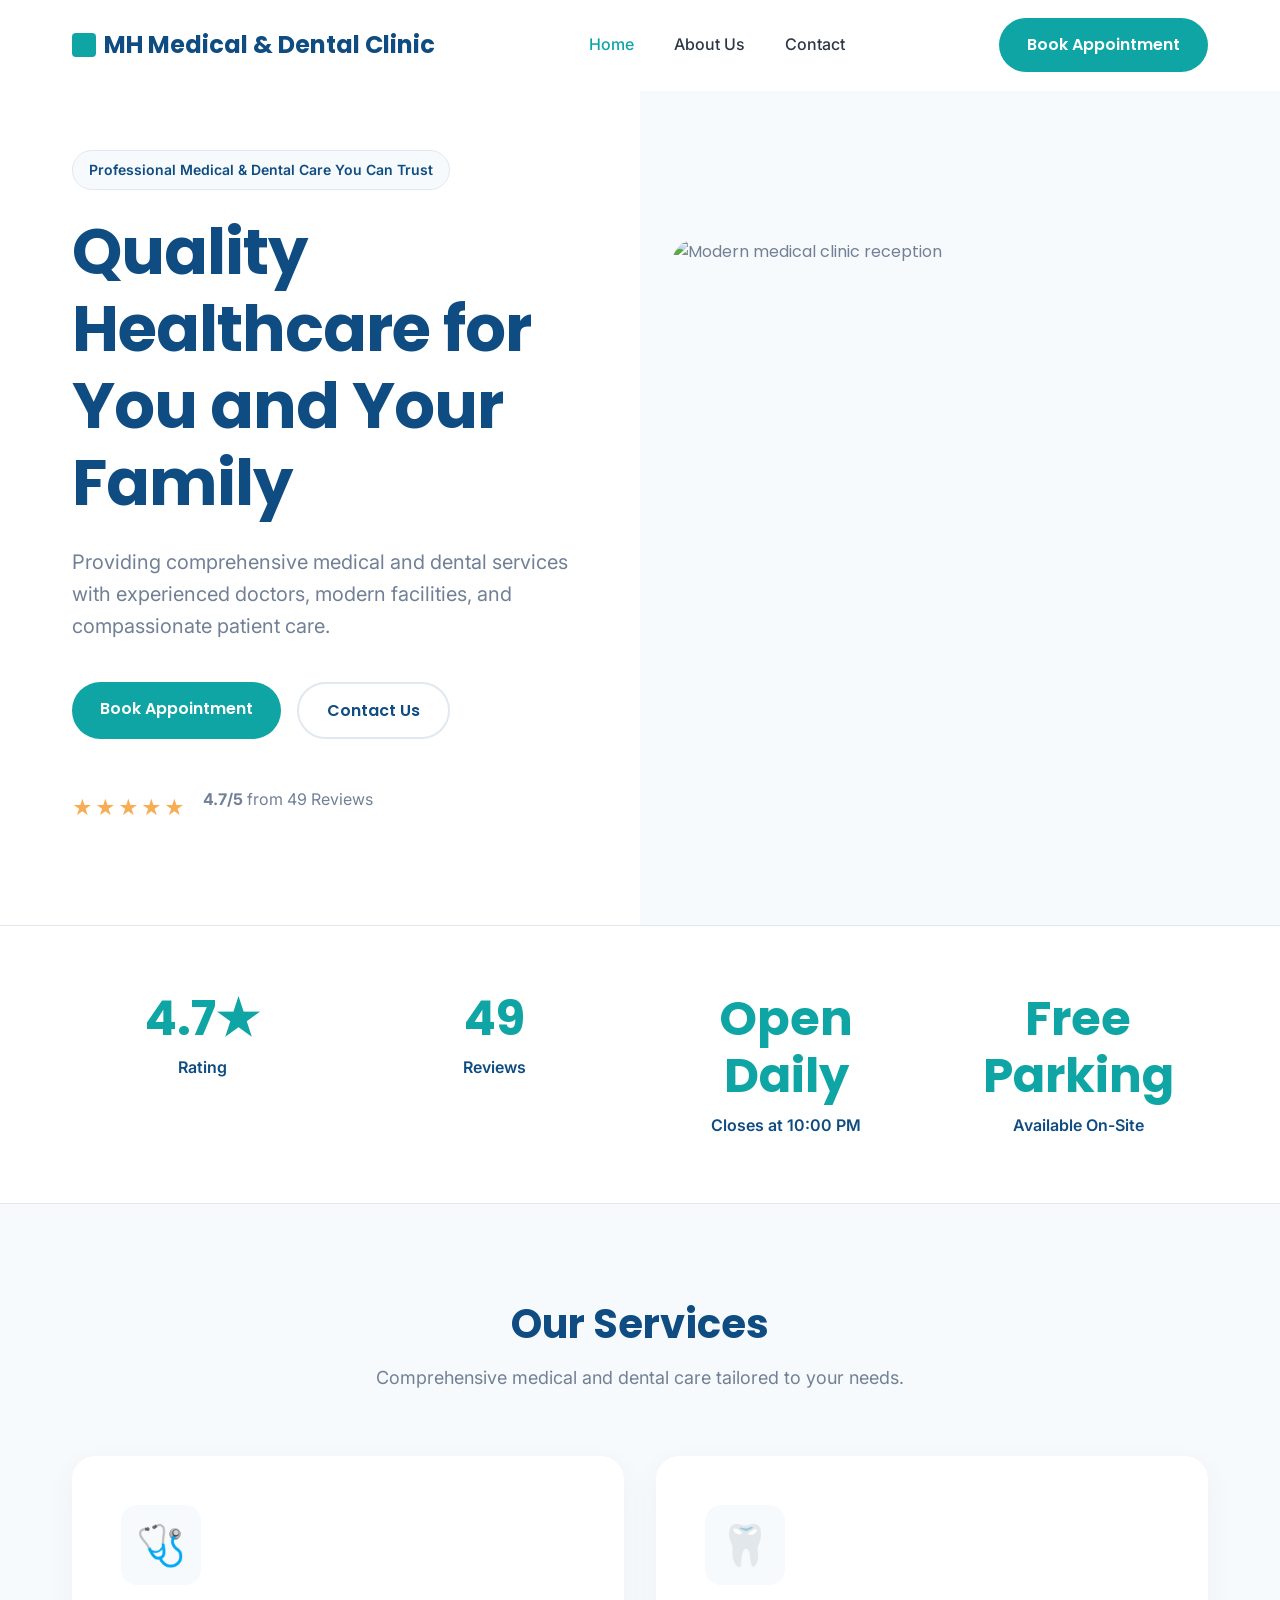
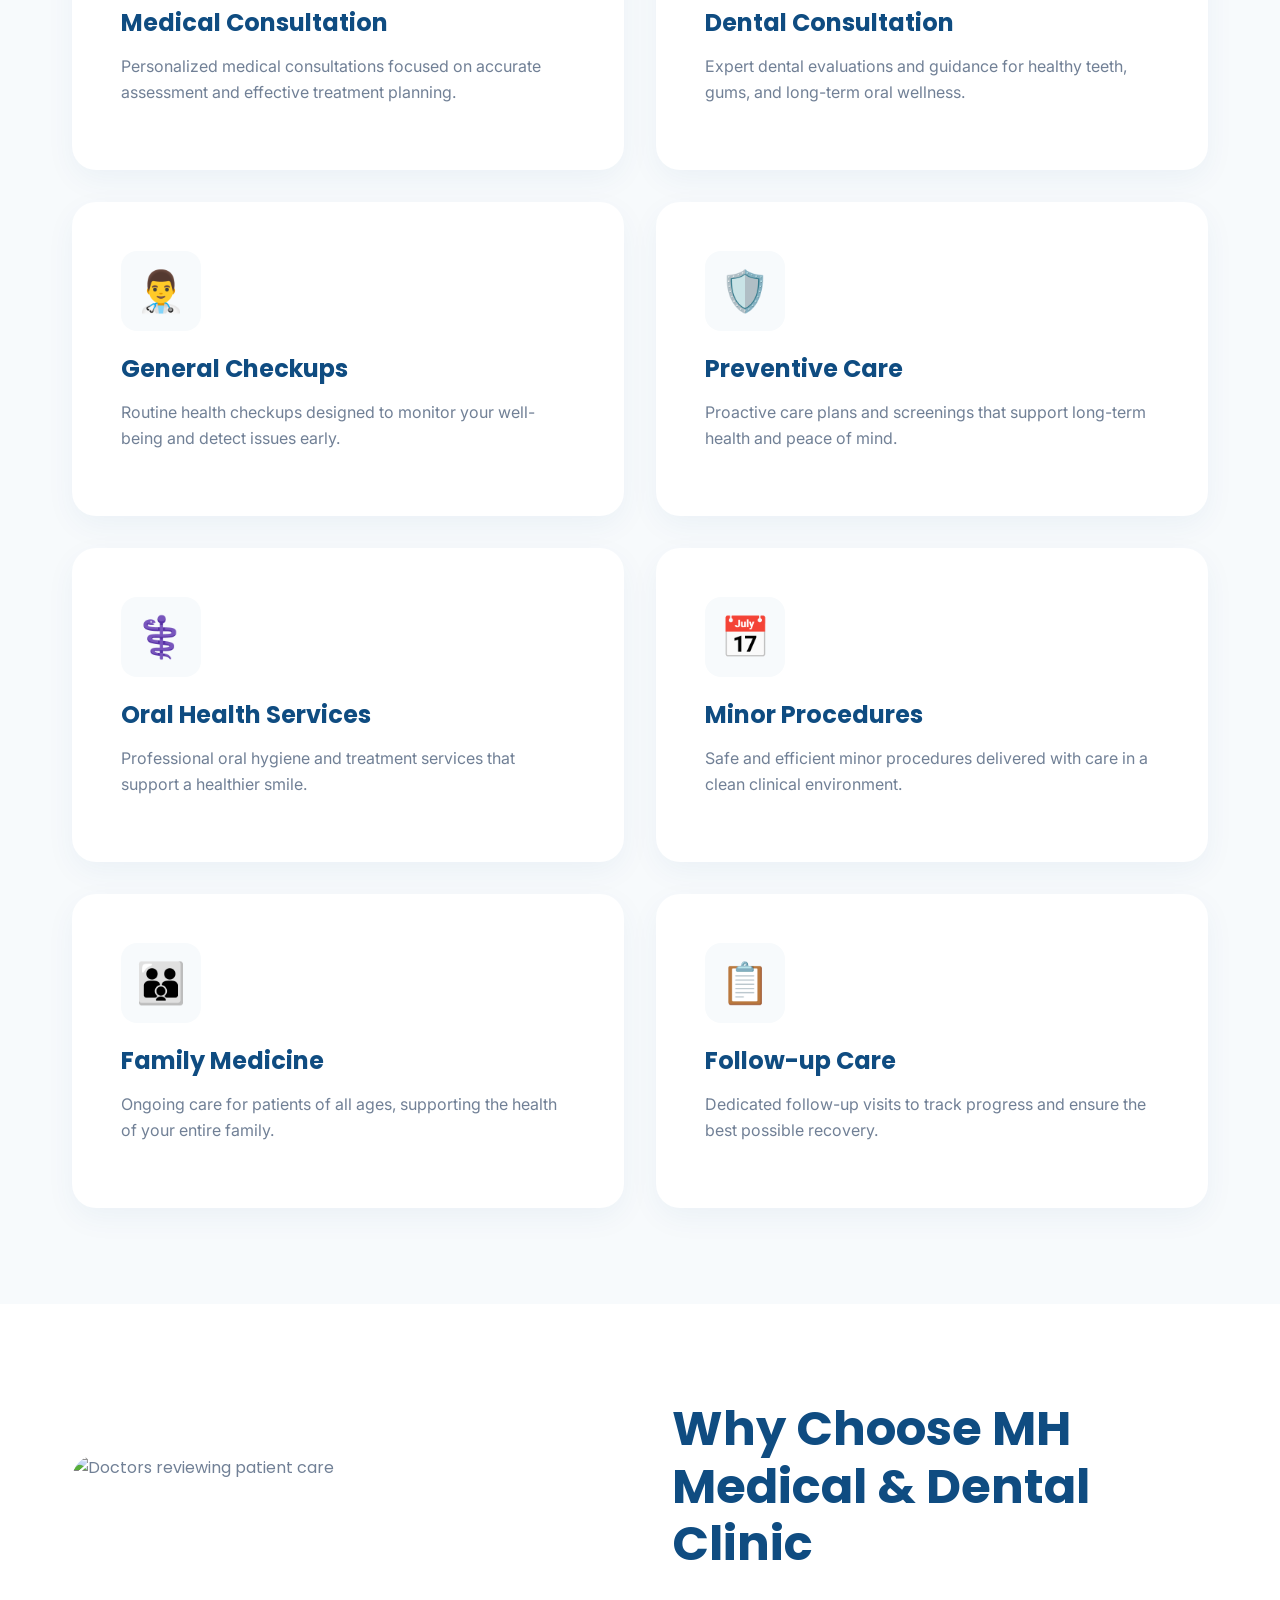
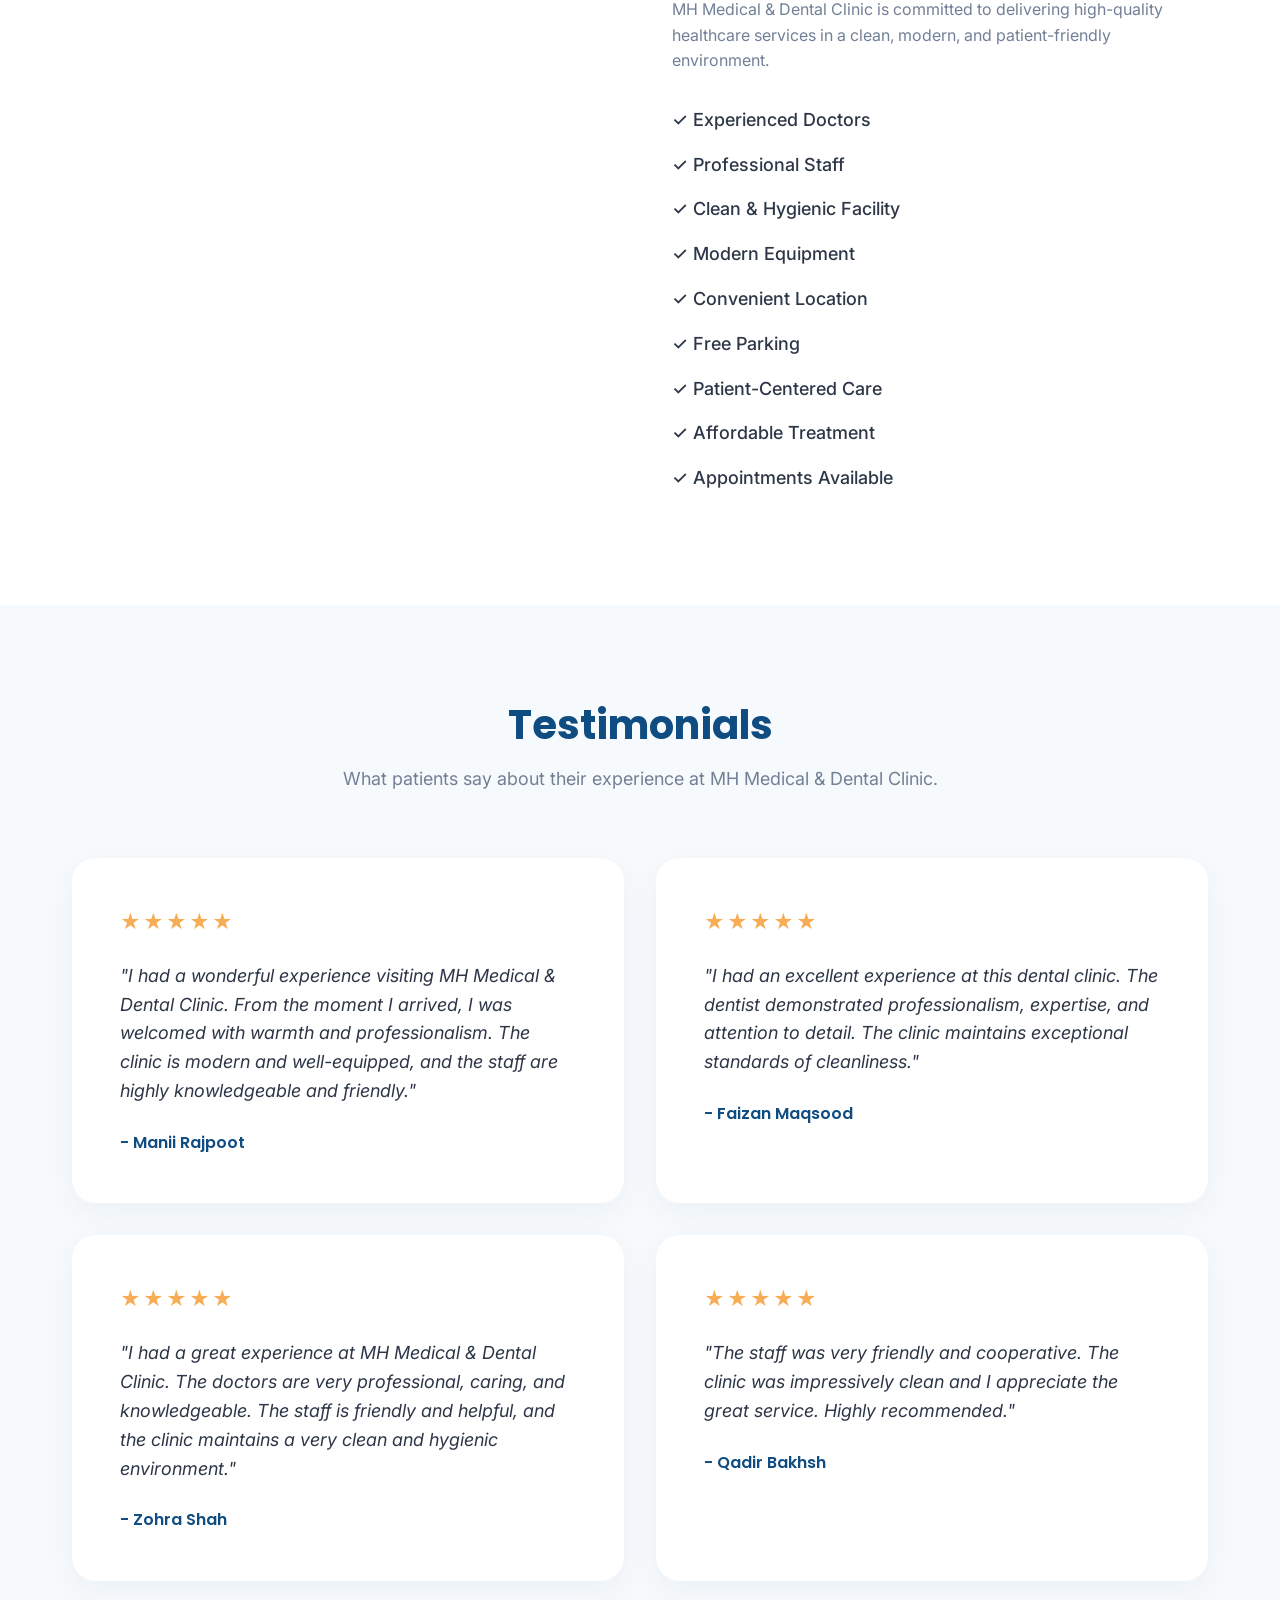
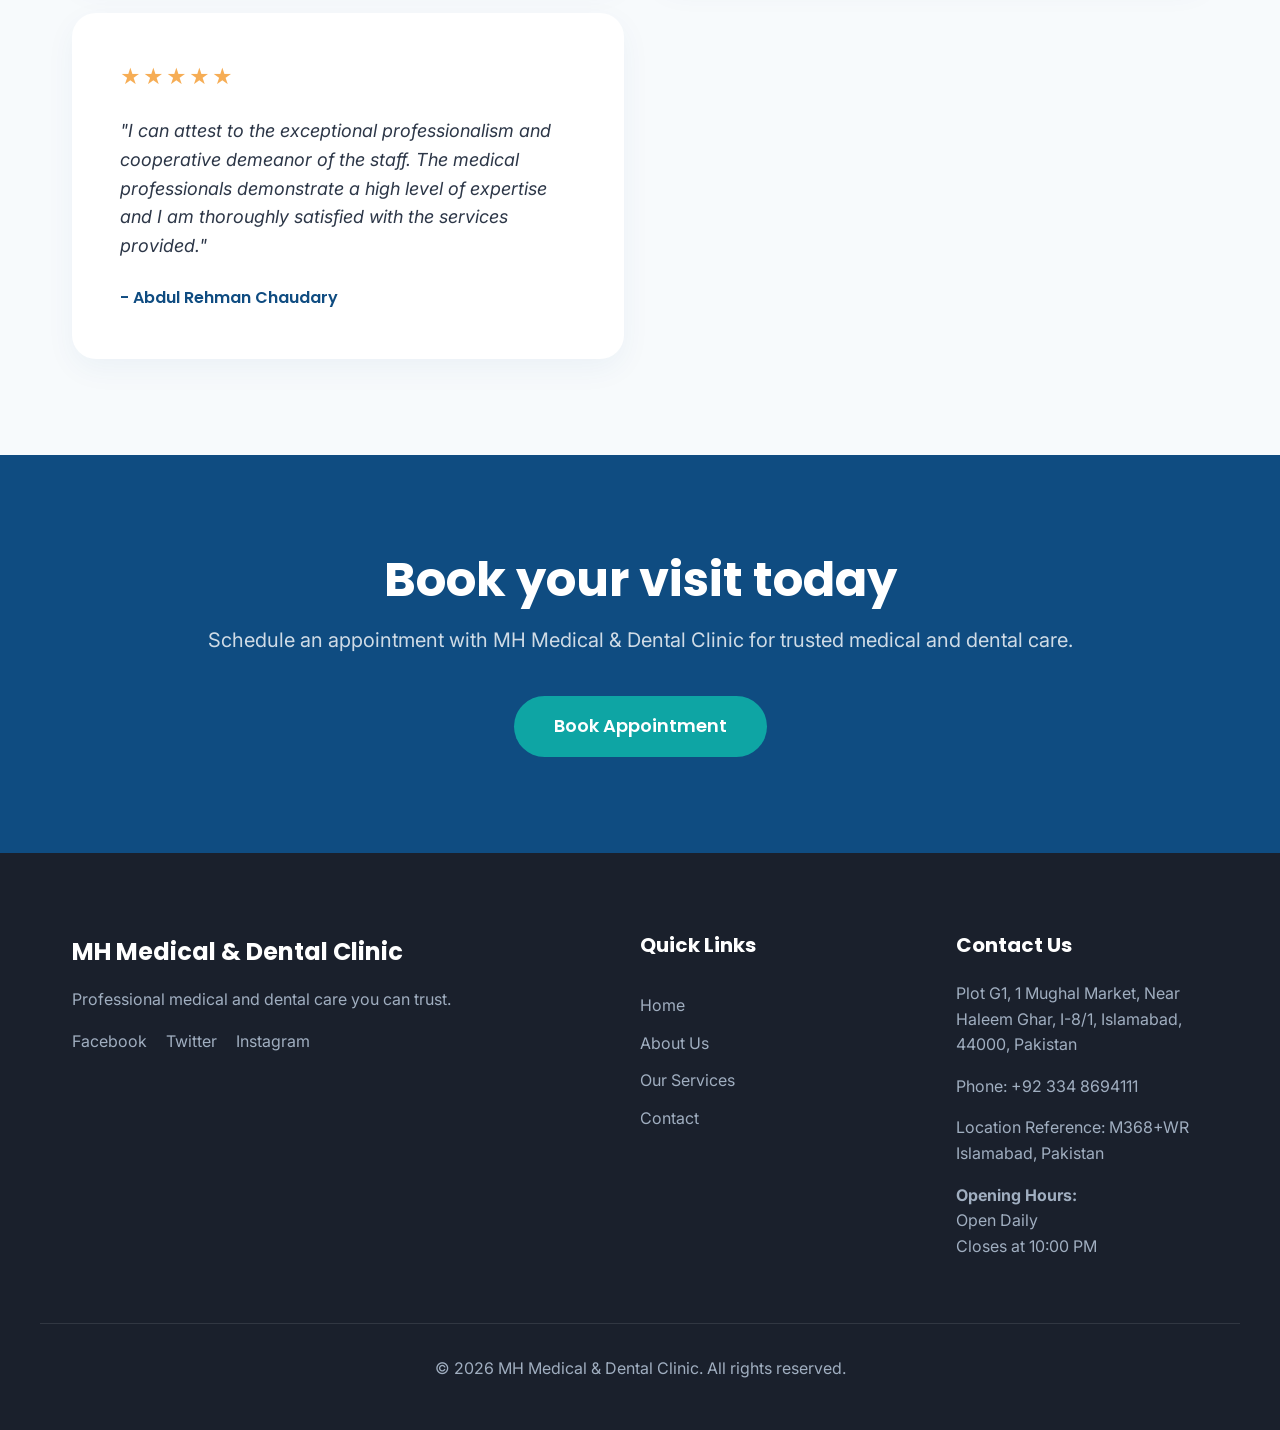
==== index.html @ 712b0a18 "Add files via upload Initial commit for MH Clinic demo" ====
<!doctype html>
<html lang="en">
  <head>
    <meta charset="UTF-8" />
    <meta name="viewport" content="width=device-width, initial-scale=1.0" />
    <title>
      MH Medical & Dental Clinic | Professional Medical & Dental Care You Can
      Trust
    </title>
    <link rel="preconnect" href="https://fonts.googleapis.com" />
    <link rel="preconnect" href="https://fonts.gstatic.com" crossorigin />
    <link
      href="https://fonts.googleapis.com/css2?family=Inter:wght@400;500;600&family=Poppins:wght@500;600;700&display=swap"
      rel="stylesheet"
    />
    <link rel="stylesheet" href="style.css" />
  </head>
  <body>
    <!-- Navigation -->
    <header class="navbar" id="navbar">
      <div class="container nav-container">
        <a href="index.html" class="logo">
          <span class="logo-icon"></span>
          MH Medical & Dental Clinic
        </a>
        <nav class="nav-links">
          <a href="index.html" class="active">Home</a>
          <a href="about.html">About Us</a>
          <a href="contact.html">Contact</a>
        </nav>
        <div class="nav-actions">
          <a href="contact.html" class="btn btn-primary">Book Appointment</a>
        </div>
        <button class="mobile-menu-btn" aria-label="Toggle menu">☰</button>
      </div>
    </header>

    <!-- Hero Section -->
    <section class="hero fade-in-section">
      <div class="container hero-container">
        <div class="hero-content">
          <span class="badge"
            >Professional Medical & Dental Care You Can Trust</span
          >
          <h1 class="hero-title">Quality Healthcare for You and Your Family</h1>
          <p class="hero-subtitle">
            Providing comprehensive medical and dental services with experienced
            doctors, modern facilities, and compassionate patient care.
          </p>
          <div class="hero-buttons">
            <a href="contact.html" class="btn btn-primary">Book Appointment</a>
            <a href="contact.html" class="btn btn-secondary">Contact Us</a>
          </div>
          <div class="hero-trust">
            <div class="stars">★★★★★</div>
            <p><strong>4.7/5</strong> from 49 Reviews</p>
          </div>
        </div>
        <div class="hero-image">
          <div
            class="image-placeholder"
            style="padding: 0; overflow: hidden; background: none"
          >
            <img
              src="https://images.unsplash.com/photo-1586773860418-d37222d8fce3?q=80&w=1200&auto=format&fit=crop"
              alt="Modern medical clinic reception"
              style="
                width: 100%;
                height: 100%;
                object-fit: cover;
                border-radius: inherit;
                display: block;
              "
            />
          </div>
        </div>
      </div>
    </section>

    <!-- Trust Indicators -->
    <section class="stats section-padding fade-in-section">
      <div class="container stats-container">
        <div class="stat-item">
          <h3>4.7★</h3>
          <p>Rating</p>
        </div>
        <div class="stat-item">
          <h3>49</h3>
          <p>Reviews</p>
        </div>
        <div class="stat-item">
          <h3>Open Daily</h3>
          <p>Closes at 10:00 PM</p>
        </div>
        <div class="stat-item">
          <h3>Free Parking</h3>
          <p>Available On-Site</p>
        </div>
      </div>
    </section>

    <!-- Services Section -->
    <section class="services section-padding bg-light fade-in-section">
      <div class="container">
        <div class="section-header">
          <h2>Our Services</h2>
          <p>Comprehensive medical and dental care tailored to your needs.</p>
        </div>
        <div class="services-grid">
          <div class="service-card">
            <div class="service-icon">🩺</div>
            <h3>Medical Consultation</h3>
            <p>
              Personalized medical consultations focused on accurate assessment
              and effective treatment planning.
            </p>
          </div>
          <div class="service-card">
            <div class="service-icon">🦷</div>
            <h3>Dental Consultation</h3>
            <p>
              Expert dental evaluations and guidance for healthy teeth, gums,
              and long-term oral wellness.
            </p>
          </div>
          <div class="service-card">
            <div class="service-icon">👨‍⚕️</div>
            <h3>General Checkups</h3>
            <p>
              Routine health checkups designed to monitor your well-being and
              detect issues early.
            </p>
          </div>
          <div class="service-card">
            <div class="service-icon">🛡️</div>
            <h3>Preventive Care</h3>
            <p>
              Proactive care plans and screenings that support long-term health
              and peace of mind.
            </p>
          </div>
          <div class="service-card">
            <div class="service-icon">⚕️</div>
            <h3>Oral Health Services</h3>
            <p>
              Professional oral hygiene and treatment services that support a
              healthier smile.
            </p>
          </div>
          <div class="service-card">
            <div class="service-icon">📅</div>
            <h3>Minor Procedures</h3>
            <p>
              Safe and efficient minor procedures delivered with care in a clean
              clinical environment.
            </p>
          </div>
          <div class="service-card">
            <div class="service-icon">👪</div>
            <h3>Family Medicine</h3>
            <p>
              Ongoing care for patients of all ages, supporting the health of
              your entire family.
            </p>
          </div>
          <div class="service-card">
            <div class="service-icon">📋</div>
            <h3>Follow-up Care</h3>
            <p>
              Dedicated follow-up visits to track progress and ensure the best
              possible recovery.
            </p>
          </div>
        </div>
      </div>
    </section>

    <!-- Why Choose Us -->
    <section class="why-us section-padding fade-in-section">
      <div class="container why-container">
        <div class="why-image">
          <div
            class="image-placeholder tall"
            style="padding: 0; overflow: hidden; background: none"
          >
            <img
              src="https://images.unsplash.com/photo-1537368910025-700350fe46c7?q=80&w=1000&auto=format&fit=crop"
              alt="Doctors reviewing patient care"
              style="
                width: 100%;
                height: 100%;
                object-fit: cover;
                border-radius: inherit;
                display: block;
              "
            />
          </div>
        </div>
        <div class="why-content">
          <h2>Why Choose MH Medical & Dental Clinic</h2>
          <p>
            MH Medical & Dental Clinic is committed to delivering high-quality
            healthcare services in a clean, modern, and patient-friendly
            environment.
          </p>
          <ul class="benefit-list">
            <li>✓ Experienced Doctors</li>
            <li>✓ Professional Staff</li>
            <li>✓ Clean & Hygienic Facility</li>
            <li>✓ Modern Equipment</li>
            <li>✓ Convenient Location</li>
            <li>✓ Free Parking</li>
            <li>✓ Patient-Centered Care</li>
            <li>✓ Affordable Treatment</li>
            <li>✓ Appointments Available</li>
          </ul>
        </div>
      </div>
    </section>

    <!-- Testimonials -->
    <section class="testimonials section-padding bg-light fade-in-section">
      <div class="container">
        <div class="section-header">
          <h2>Testimonials</h2>
          <p>
            What patients say about their experience at MH Medical & Dental
            Clinic.
          </p>
        </div>
        <div class="testimonial-grid">
          <div class="testimonial-card">
            <div class="stars">★★★★★</div>
            <p>
              "I had a wonderful experience visiting MH Medical & Dental Clinic.
              From the moment I arrived, I was welcomed with warmth and
              professionalism. The clinic is modern and well-equipped, and the
              staff are highly knowledgeable and friendly."
            </p>
            <div class="patient-name">- Manii Rajpoot</div>
          </div>
          <div class="testimonial-card">
            <div class="stars">★★★★★</div>
            <p>
              "I had an excellent experience at this dental clinic. The dentist
              demonstrated professionalism, expertise, and attention to detail.
              The clinic maintains exceptional standards of cleanliness."
            </p>
            <div class="patient-name">- Faizan Maqsood</div>
          </div>
          <div class="testimonial-card">
            <div class="stars">★★★★★</div>
            <p>
              "I had a great experience at MH Medical & Dental Clinic. The
              doctors are very professional, caring, and knowledgeable. The
              staff is friendly and helpful, and the clinic maintains a very
              clean and hygienic environment."
            </p>
            <div class="patient-name">- Zohra Shah</div>
          </div>
          <div class="testimonial-card">
            <div class="stars">★★★★★</div>
            <p>
              "The staff was very friendly and cooperative. The clinic was
              impressively clean and I appreciate the great service. Highly
              recommended."
            </p>
            <div class="patient-name">- Qadir Bakhsh</div>
          </div>
          <div class="testimonial-card">
            <div class="stars">★★★★★</div>
            <p>
              "I can attest to the exceptional professionalism and cooperative
              demeanor of the staff. The medical professionals demonstrate a
              high level of expertise and I am thoroughly satisfied with the
              services provided."
            </p>
            <div class="patient-name">- Abdul Rehman Chaudary</div>
          </div>
        </div>
      </div>
    </section>

    <!-- CTA Banner -->
    <section class="cta-banner section-padding fade-in-section">
      <div class="container cta-container">
        <h2>Book your visit today</h2>
        <p>
          Schedule an appointment with MH Medical & Dental Clinic for trusted
          medical and dental care.
        </p>
        <a href="contact.html" class="btn btn-primary btn-large"
          >Book Appointment</a
        >
      </div>
    </section>

    <!-- Footer -->
    <footer class="footer">
      <div class="container footer-grid">
        <div class="footer-brand">
          <a href="index.html" class="logo footer-logo"
            >MH Medical & Dental Clinic</a
          >
          <p>Professional medical and dental care you can trust.</p>
          <div style="margin-top: 1rem">
            <a href="#" style="color: #a0aec0; margin-right: 15px">Facebook</a>
            <a href="#" style="color: #a0aec0; margin-right: 15px">Twitter</a>
            <a href="#" style="color: #a0aec0">Instagram</a>
          </div>
        </div>
        <div class="footer-links">
          <h4>Quick Links</h4>
          <a href="index.html">Home</a>
          <a href="about.html">About Us</a>
          <a href="#services">Our Services</a>
          <a href="contact.html">Contact</a>
        </div>
        <div class="footer-contact">
          <h4>Contact Us</h4>
          <p>
            Plot G1, 1 Mughal Market, Near Haleem Ghar, I-8/1, Islamabad, 44000,
            Pakistan
          </p>
          <p>Phone: +92 334 8694111</p>
          <p>Location Reference: M368+WR Islamabad, Pakistan</p>
          <p style="margin-top: 0.5rem">
            <strong>Opening Hours:</strong><br />Open Daily<br />Closes at 10:00
            PM
          </p>
        </div>
      </div>
      <div class="container footer-bottom">
        <p>&copy; 2026 MH Medical & Dental Clinic. All rights reserved.</p>
      </div>
    </footer>

    <script src="script.js"></script>
  </body>
</html>
---- style.css ----
/* ==========================================================================
   CSS Variables (Design System)
   ========================================================================== */
:root {
  /* Colors */
  --clr-primary: #0f4c81; /* Medical Blue */
  --clr-primary-light: #1866a8;
  --clr-accent: #0ea5a4; /* Teal */
  --clr-accent-hover: #0c8e8d;
  --clr-bg: #f7fafc; /* Light Gray */
  --clr-surface: #ffffff; /* White */
  --clr-text-main: #2d3748; /* Charcoal */
  --clr-text-muted: #718096;
  --clr-border: #e2e8f0;

  /* Typography */
  --font-heading: "Poppins", sans-serif;
  --font-body: "Inter", sans-serif;

  /* Spacing & Layout */
  --container-max: 1200px;
  --container-padding: 0 2rem;
  --section-spacing: 6rem;

  /* Visuals */
  --radius-sm: 8px;
  --radius-md: 16px;
  --radius-lg: 24px;
  --shadow-soft: 0 10px 30px rgba(15, 76, 129, 0.05);
  --shadow-hover: 0 20px 40px rgba(15, 76, 129, 0.1);
  --transition: all 0.3s cubic-bezier(0.25, 0.8, 0.25, 1);
}

/* ==========================================================================
   Reset & Global Styles
   ========================================================================== */
* {
  margin: 0;
  padding: 0;
  box-sizing: border-box;
}

html {
  scroll-behavior: smooth;
}

body {
  font-family: var(--font-body);
  color: var(--clr-text-main);
  background-color: var(--clr-surface);
  line-height: 1.6;
  -webkit-font-smoothing: antialiased;
}

h1,
h2,
h3,
h4,
h5,
h6 {
  font-family: var(--font-heading);
  color: var(--clr-primary);
  line-height: 1.2;
}

p {
  color: var(--clr-text-muted);
  margin-bottom: 1rem;
}

a {
  text-decoration: none;
  color: var(--clr-primary);
  transition: var(--transition);
}

.container {
  max-width: var(--container-max);
  margin: 0 auto;
  padding: var(--container-padding);
}

.section-padding {
  padding: var(--section-spacing) 0;
}

.bg-light {
  background-color: var(--clr-bg);
}

.section-header {
  text-align: center;
  max-width: 700px;
  margin: 0 auto 4rem auto;
}

.section-header h2 {
  font-size: 2.5rem;
  margin-bottom: 1rem;
}

.section-header p {
  font-size: 1.125rem;
}

/* ==========================================================================
   Components: Buttons & Forms
   ========================================================================== */
.btn {
  display: inline-block;
  padding: 0.875rem 1.75rem;
  border-radius: 50px;
  font-family: var(--font-heading);
  font-weight: 600;
  font-size: 1rem;
  text-align: center;
  cursor: pointer;
  border: none;
  transition: var(--transition);
}

.btn-primary {
  background-color: var(--clr-accent);
  color: var(--clr-surface);
}

.btn-primary:hover {
  background-color: var(--clr-accent-hover);
  transform: translateY(-2px);
  box-shadow: 0 4px 12px rgba(14, 165, 164, 0.3);
  color: var(--clr-surface);
}

.btn-secondary {
  background-color: transparent;
  color: var(--clr-primary);
  border: 2px solid var(--clr-border);
}

.btn-secondary:hover {
  border-color: var(--clr-primary);
  background-color: var(--clr-bg);
}

.btn-large {
  padding: 1rem 2.5rem;
  font-size: 1.125rem;
}

.btn-full {
  width: 100%;
}

/* ==========================================================================
   Navigation
   ========================================================================== */
.navbar {
  position: fixed;
  top: 0;
  left: 0;
  width: 100%;
  background-color: var(--clr-surface);
  z-index: 1000;
  transition: var(--transition);
  border-bottom: 1px solid transparent;
}

.navbar.scrolled {
  box-shadow: 0 4px 20px rgba(0, 0, 0, 0.05);
  border-bottom: 1px solid var(--clr-border);
  padding: 0.5rem 0;
}

.nav-container {
  display: flex;
  justify-content: space-between;
  align-items: center;
  height: 90px;
}

.logo {
  font-family: var(--font-heading);
  font-size: 1.5rem;
  font-weight: 700;
  color: var(--clr-primary);
  display: flex;
  align-items: center;
  gap: 0.5rem;
}

.logo-icon {
  width: 24px;
  height: 24px;
  background-color: var(--clr-accent);
  border-radius: 4px;
}

.nav-links {
  display: flex;
  gap: 2.5rem;
}

.nav-links a {
  font-weight: 500;
  color: var(--clr-text-main);
}

.nav-links a:hover,
.nav-links a.active {
  color: var(--clr-accent);
}

.mobile-menu-btn {
  display: none;
  background: none;
  border: none;
  font-size: 1.5rem;
  color: var(--clr-primary);
  cursor: pointer;
}

/* ==========================================================================
   Hero Section
   ========================================================================== */
.hero {
  padding-top: 150px;
  padding-bottom: 6rem;
  background: linear-gradient(
    to right,
    var(--clr-surface) 50%,
    var(--clr-bg) 50%
  );
}

.hero-container {
  display: grid;
  grid-template-columns: 1fr 1fr;
  gap: 4rem;
  align-items: center;
}

.badge {
  display: inline-block;
  padding: 0.5rem 1rem;
  background-color: var(--clr-bg);
  color: var(--clr-primary);
  border-radius: 50px;
  font-weight: 600;
  font-size: 0.875rem;
  margin-bottom: 1.5rem;
  border: 1px solid var(--clr-border);
}

.hero-title {
  font-size: 4rem;
  margin-bottom: 1.5rem;
  letter-spacing: -1px;
}

.hero-subtitle {
  font-size: 1.25rem;
  margin-bottom: 2.5rem;
  max-width: 500px;
}

.hero-buttons {
  display: flex;
  gap: 1rem;
  margin-bottom: 3rem;
}

.hero-trust {
  display: flex;
  align-items: center;
  gap: 1rem;
}

.stars {
  color: #f6ad55;
  font-size: 1.25rem;
  letter-spacing: 2px;
}

.image-placeholder {
  width: 100%;
  height: 500px;
  background-color: var(--clr-border);
  border-radius: var(--radius-lg);
  display: flex;
  align-items: center;
  justify-content: center;
  color: var(--clr-text-muted);
  font-family: var(--font-heading);
}

.image-placeholder.tall {
  height: 600px;
}
.image-placeholder.small {
  height: 300px;
}

/* ==========================================================================
   Stats / Trust Indicators
   ========================================================================== */
.stats {
  border-top: 1px solid var(--clr-border);
  border-bottom: 1px solid var(--clr-border);
  padding: 4rem 0;
}

.stats-container {
  display: grid;
  grid-template-columns: repeat(4, 1fr);
  text-align: center;
  gap: 2rem;
}

.stat-item h3 {
  font-size: 3rem;
  color: var(--clr-accent);
  margin-bottom: 0.5rem;
}

.stat-item p {
  font-weight: 600;
  color: var(--clr-primary);
  margin: 0;
}

/* ==========================================================================
   Services Section (Cards)
   ========================================================================== */
.services-grid {
  display: grid;
  grid-template-columns: repeat(2, 1fr);
  gap: 2rem;
}

.service-card {
  background-color: var(--clr-surface);
  padding: 3rem;
  border-radius: var(--radius-lg);
  box-shadow: var(--shadow-soft);
  transition: var(--transition);
  border: 1px solid transparent;
}

.service-card:hover {
  transform: translateY(-5px);
  box-shadow: var(--shadow-hover);
  border-color: var(--clr-accent);
}

.service-icon {
  font-size: 2.5rem;
  margin-bottom: 1.5rem;
  background-color: var(--clr-bg);
  width: 80px;
  height: 80px;
  display: flex;
  align-items: center;
  justify-content: center;
  border-radius: var(--radius-md);
}

.service-card h3 {
  font-size: 1.5rem;
  margin-bottom: 1rem;
}

/* ==========================================================================
   Why Choose Us
   ========================================================================== */
.why-container {
  display: grid;
  grid-template-columns: 1fr 1fr;
  gap: 4rem;
  align-items: center;
}

.why-content h2 {
  font-size: 3rem;
  margin-bottom: 1.5rem;
}

.benefit-list {
  list-style: none;
  margin-top: 2rem;
}

.benefit-list li {
  font-size: 1.125rem;
  color: var(--clr-text-main);
  margin-bottom: 1rem;
  display: flex;
  align-items: center;
  font-weight: 500;
}

/* ==========================================================================
   Testimonials
   ========================================================================== */
.testimonial-grid {
  display: grid;
  grid-template-columns: repeat(2, 1fr);
  gap: 2rem;
}

.testimonial-card {
  background-color: var(--clr-surface);
  padding: 3rem;
  border-radius: var(--radius-lg);
  box-shadow: var(--shadow-soft);
}

.testimonial-card p {
  font-size: 1.125rem;
  color: var(--clr-text-main);
  font-style: italic;
  margin: 1.5rem 0;
}

.patient-name {
  font-weight: 600;
  color: var(--clr-primary);
  font-family: var(--font-heading);
}

/* ==========================================================================
   CTA Banner
   ========================================================================== */
.cta-banner {
  background-color: var(--clr-primary);
  text-align: center;
}

.cta-container h2 {
  color: var(--clr-surface);
  font-size: 3rem;
  margin-bottom: 1rem;
}

.cta-container p {
  color: rgba(255, 255, 255, 0.8);
  font-size: 1.25rem;
  margin-bottom: 2.5rem;
}

/* ==========================================================================
   Inner Pages (About & Contact)
   ========================================================================== */
.page-header {
  padding-top: 150px;
  padding-bottom: 4rem;
  text-align: center;
}

.page-header h1 {
  font-size: 3.5rem;
  margin-bottom: 1rem;
}

.page-header p {
  font-size: 1.25rem;
  max-width: 600px;
  margin: 0 auto;
}

/* About Us Layouts */
.mission-container {
  display: grid;
  grid-template-columns: 1fr 1fr;
  gap: 4rem;
}

.mission-content h2 {
  font-size: 2.5rem;
  margin-bottom: 1.5rem;
}

.mission-values {
  display: grid;
  gap: 1.5rem;
}

.value-card {
  padding: 1.5rem;
  background-color: var(--clr-bg);
  border-radius: var(--radius-md);
  border-left: 4px solid var(--clr-accent);
}

.facilities-grid,
.team-grid {
  display: grid;
  grid-template-columns: repeat(3, 1fr);
  gap: 2rem;
}

.team-card {
  background-color: var(--clr-surface);
  border-radius: var(--radius-lg);
  overflow: hidden;
  box-shadow: var(--shadow-soft);
}

.team-image-placeholder {
  height: 300px;
  background-color: var(--clr-border);
  display: flex;
  align-items: center;
  justify-content: center;
  color: var(--clr-text-muted);
}

.team-info {
  padding: 2rem;
  text-align: center;
}
.team-info h3 {
  margin-bottom: 0.25rem;
}
.team-title {
  color: var(--clr-accent);
  font-weight: 600;
  margin-bottom: 1rem;
}

/* Contact Layouts */
.contact-info-grid {
  display: grid;
  grid-template-columns: repeat(3, 1fr);
  gap: 2rem;
  margin-bottom: 4rem;
}

.contact-card {
  text-align: center;
  padding: 3rem 2rem;
  background-color: var(--clr-bg);
  border-radius: var(--radius-lg);
}

.contact-icon {
  font-size: 2.5rem;
  margin-bottom: 1rem;
}

.contact-link {
  font-weight: 600;
  color: var(--clr-accent);
  font-family: var(--font-heading);
}

.contact-form-wrapper {
  display: grid;
  grid-template-columns: 1fr 1fr;
  gap: 4rem;
  background-color: var(--clr-surface);
  border-radius: var(--radius-lg);
  box-shadow: var(--shadow-soft);
  overflow: hidden;
}

.contact-form-content {
  padding: 4rem;
}
.contact-form-content h2 {
  margin-bottom: 1rem;
}
.contact-form-content p {
  margin-bottom: 2rem;
}

.form-group {
  margin-bottom: 1.5rem;
}
.form-group label {
  display: block;
  font-weight: 600;
  margin-bottom: 0.5rem;
  color: var(--clr-primary);
}

.form-group input,
.form-group select,
.form-group textarea {
  width: 100%;
  padding: 1rem;
  border: 1px solid var(--clr-border);
  border-radius: var(--radius-sm);
  font-family: var(--font-body);
  font-size: 1rem;
  background-color: var(--clr-bg);
  transition: var(--transition);
}

.form-group input:focus,
.form-group select:focus,
.form-group textarea:focus {
  outline: none;
  border-color: var(--clr-accent);
  background-color: var(--clr-surface);
}

.map-placeholder {
  height: 100%;
  min-height: 400px;
  background-color: var(--clr-border);
  display: flex;
  align-items: center;
  justify-content: center;
  color: var(--clr-text-muted);
}

/* ==========================================================================
   Footer
   ========================================================================== */
.footer {
  background-color: #1a202c;
  color: var(--clr-surface);
  padding-top: 5rem;
}

.footer-grid {
  display: grid;
  grid-template-columns: 2fr 1fr 1fr;
  gap: 4rem;
  margin-bottom: 3rem;
}

.footer-logo {
  color: var(--clr-surface);
  margin-bottom: 1rem;
}
.footer p {
  color: #a0aec0;
}
.footer h4 {
  color: var(--clr-surface);
  margin-bottom: 1.5rem;
  font-size: 1.25rem;
}

.footer-links {
  display: flex;
  flex-direction: column;
  gap: 0.75rem;
}
.footer-links a {
  color: #a0aec0;
}
.footer-links a:hover {
  color: var(--clr-accent);
}

.footer-bottom {
  border-top: 1px solid rgba(255, 255, 255, 0.1);
  padding: 2rem 2rem;
  text-align: center;
}

/* ==========================================================================
   Animations & JS Classes
   ========================================================================== */
.fade-in-section {
  opacity: 0;
  transform: translateY(30px);
  transition:
    opacity 0.8s ease-out,
    transform 0.8s ease-out;
  will-change: opacity, visibility;
}

.fade-in-section.is-visible {
  opacity: 1;
  transform: none;
}

/* ==========================================================================
   Responsive Design
   ========================================================================== */
@media (max-width: 992px) {
  .hero-container,
  .why-container,
  .mission-container,
  .contact-form-wrapper {
    grid-template-columns: 1fr;
  }

  .hero {
    background: var(--clr-bg);
    text-align: center;
  }
  .hero-buttons {
    justify-content: center;
  }
  .hero-trust {
    justify-content: center;
  }

  .stats-container,
  .facilities-grid,
  .team-grid,
  .contact-info-grid {
    grid-template-columns: repeat(2, 1fr);
  }

  .footer-grid {
    grid-template-columns: 1fr 1fr;
  }
}

@media (max-width: 768px) {
  .nav-links,
  .nav-actions {
    display: none;
  }
  .mobile-menu-btn {
    display: block;
  }

  .hero-title {
    font-size: 3rem;
  }

  .stats-container,
  .services-grid,
  .testimonial-grid,
  .facilities-grid,
  .team-grid,
  .contact-info-grid,
  .footer-grid {
    grid-template-columns: 1fr;
  }

  .contact-form-content {
    padding: 2rem;
  }
}
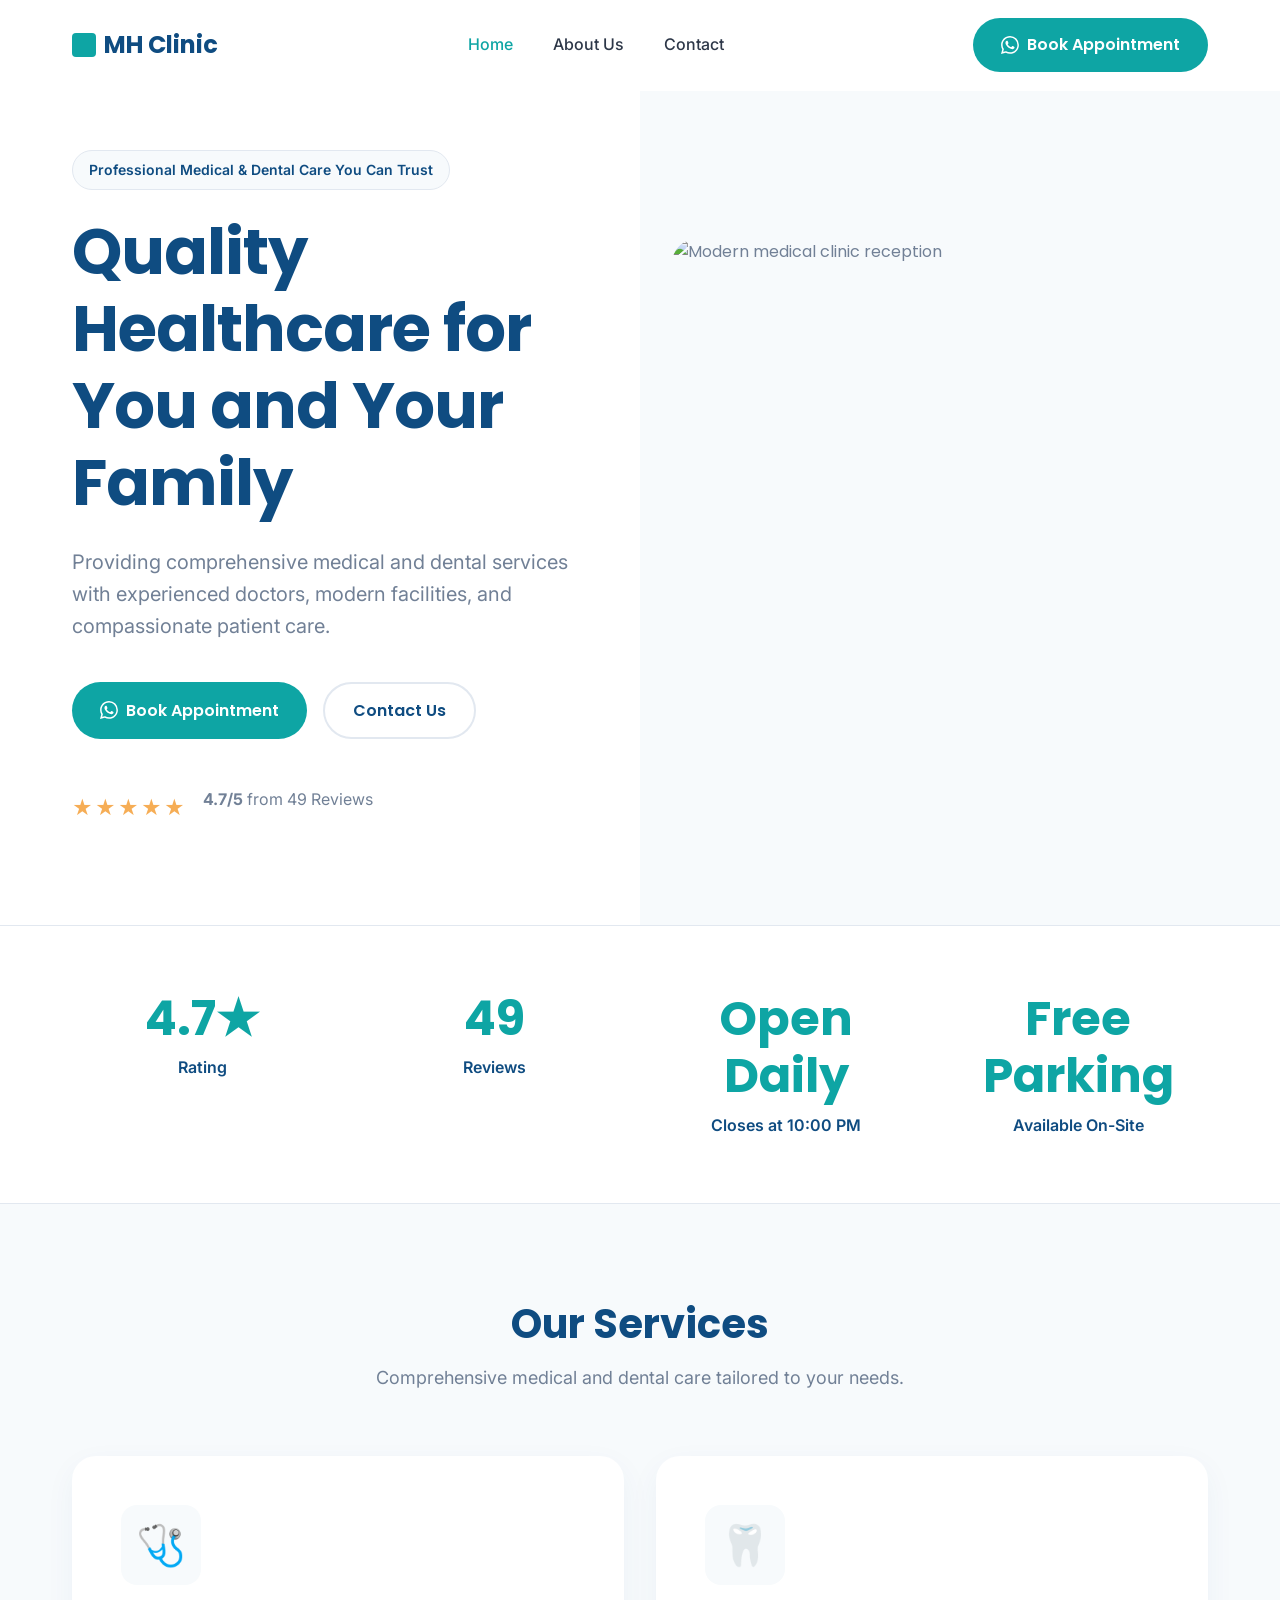
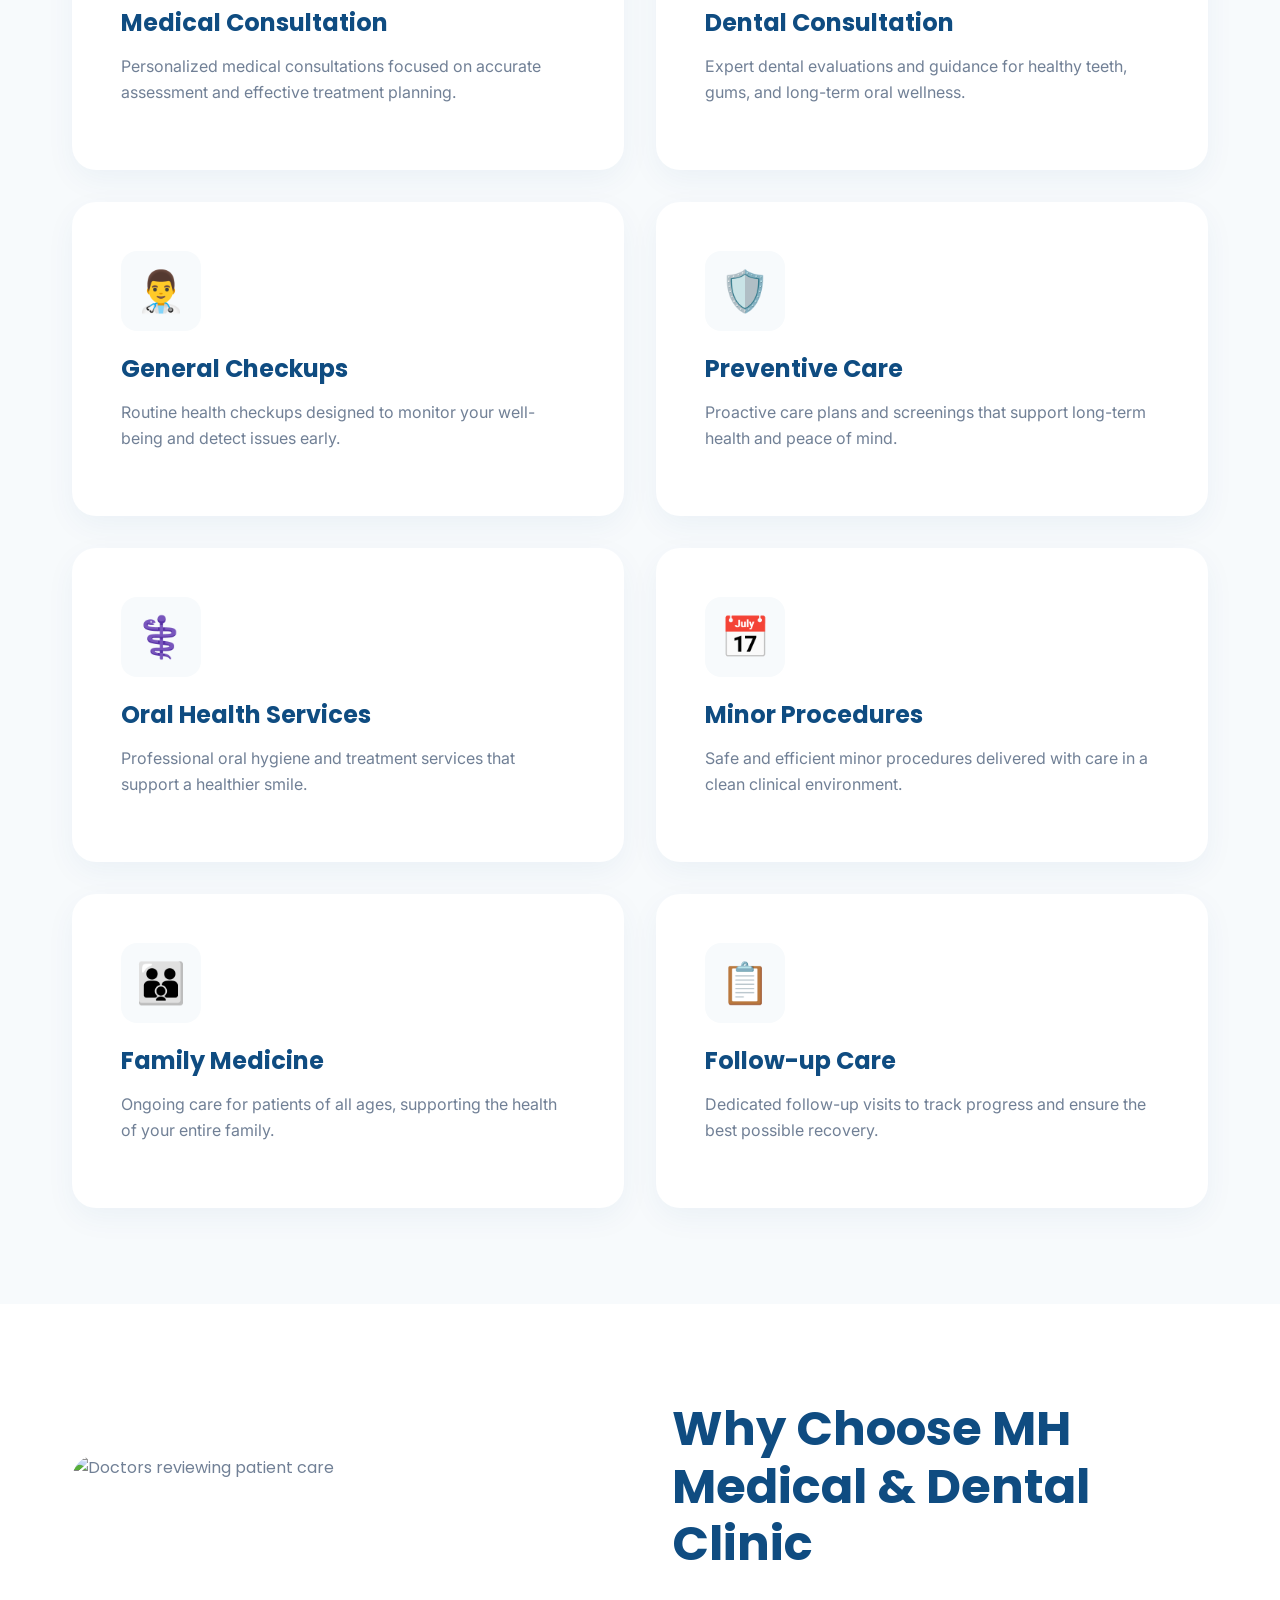
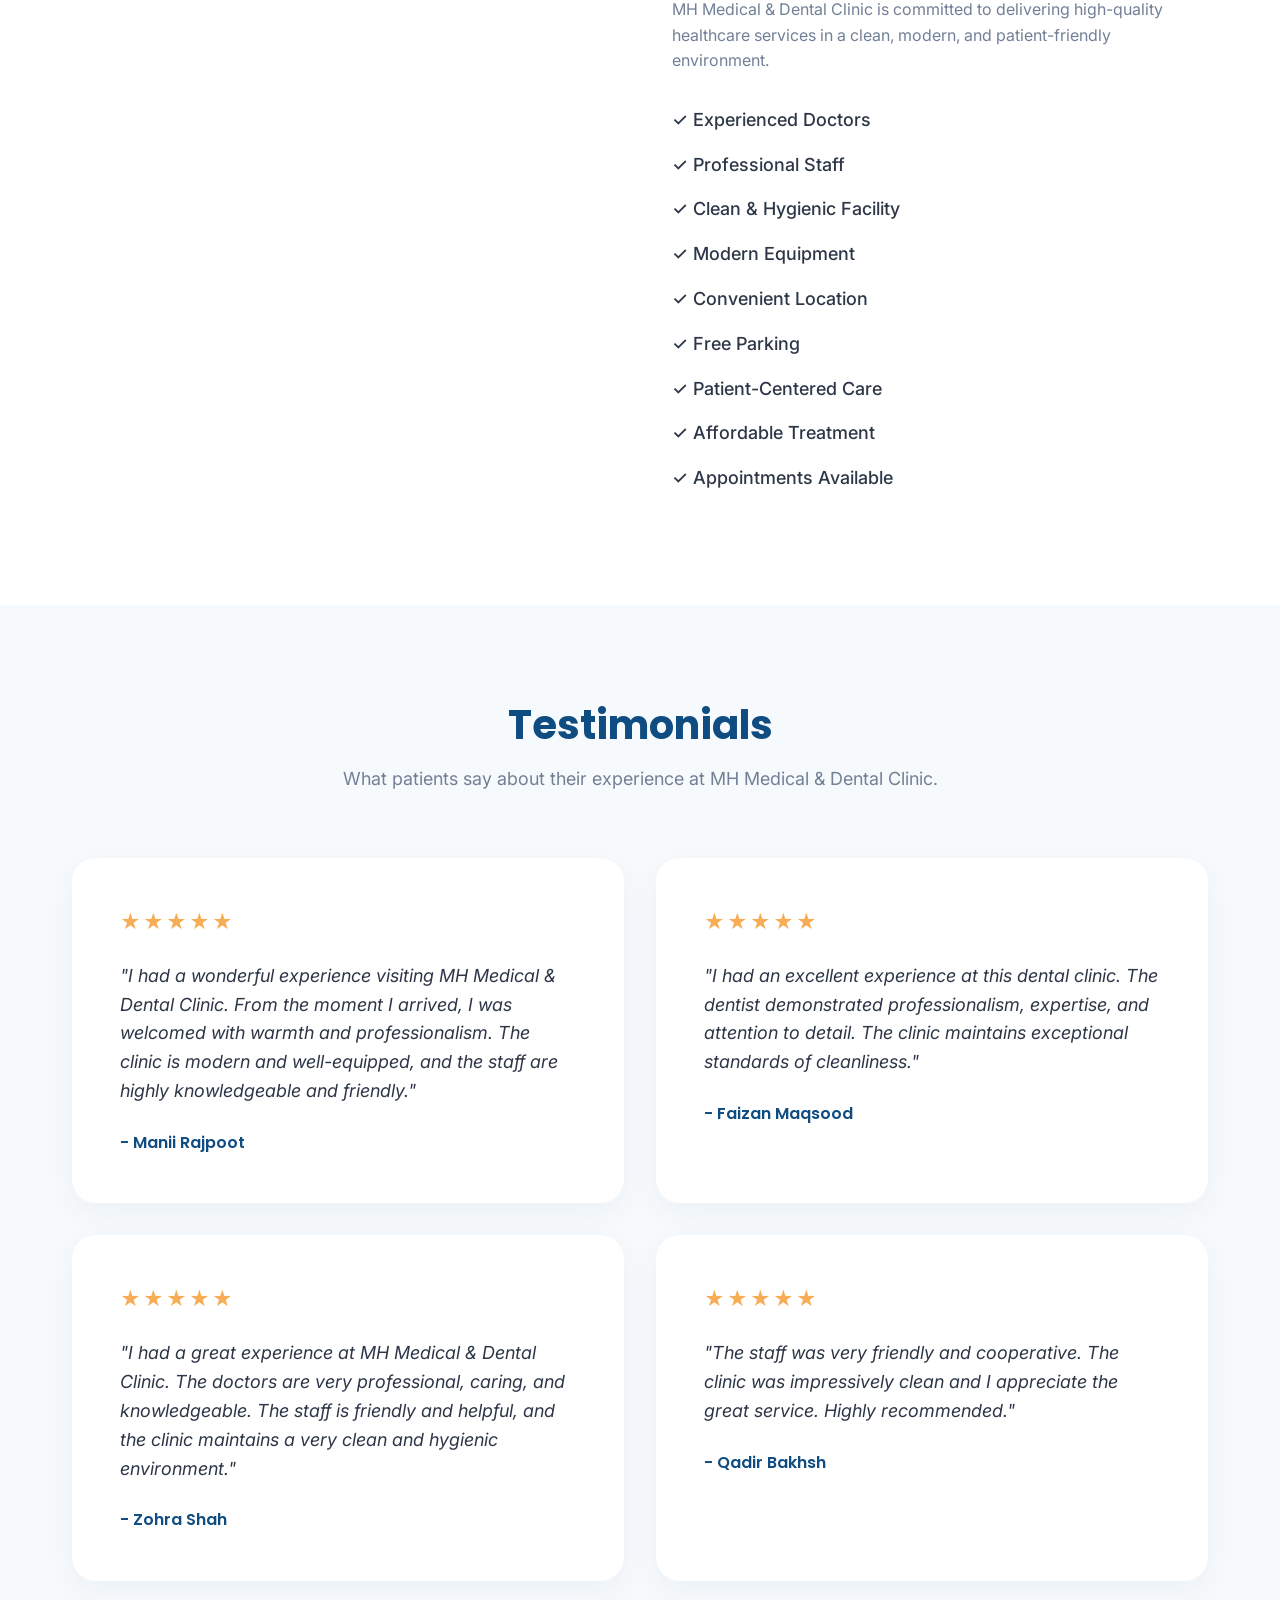
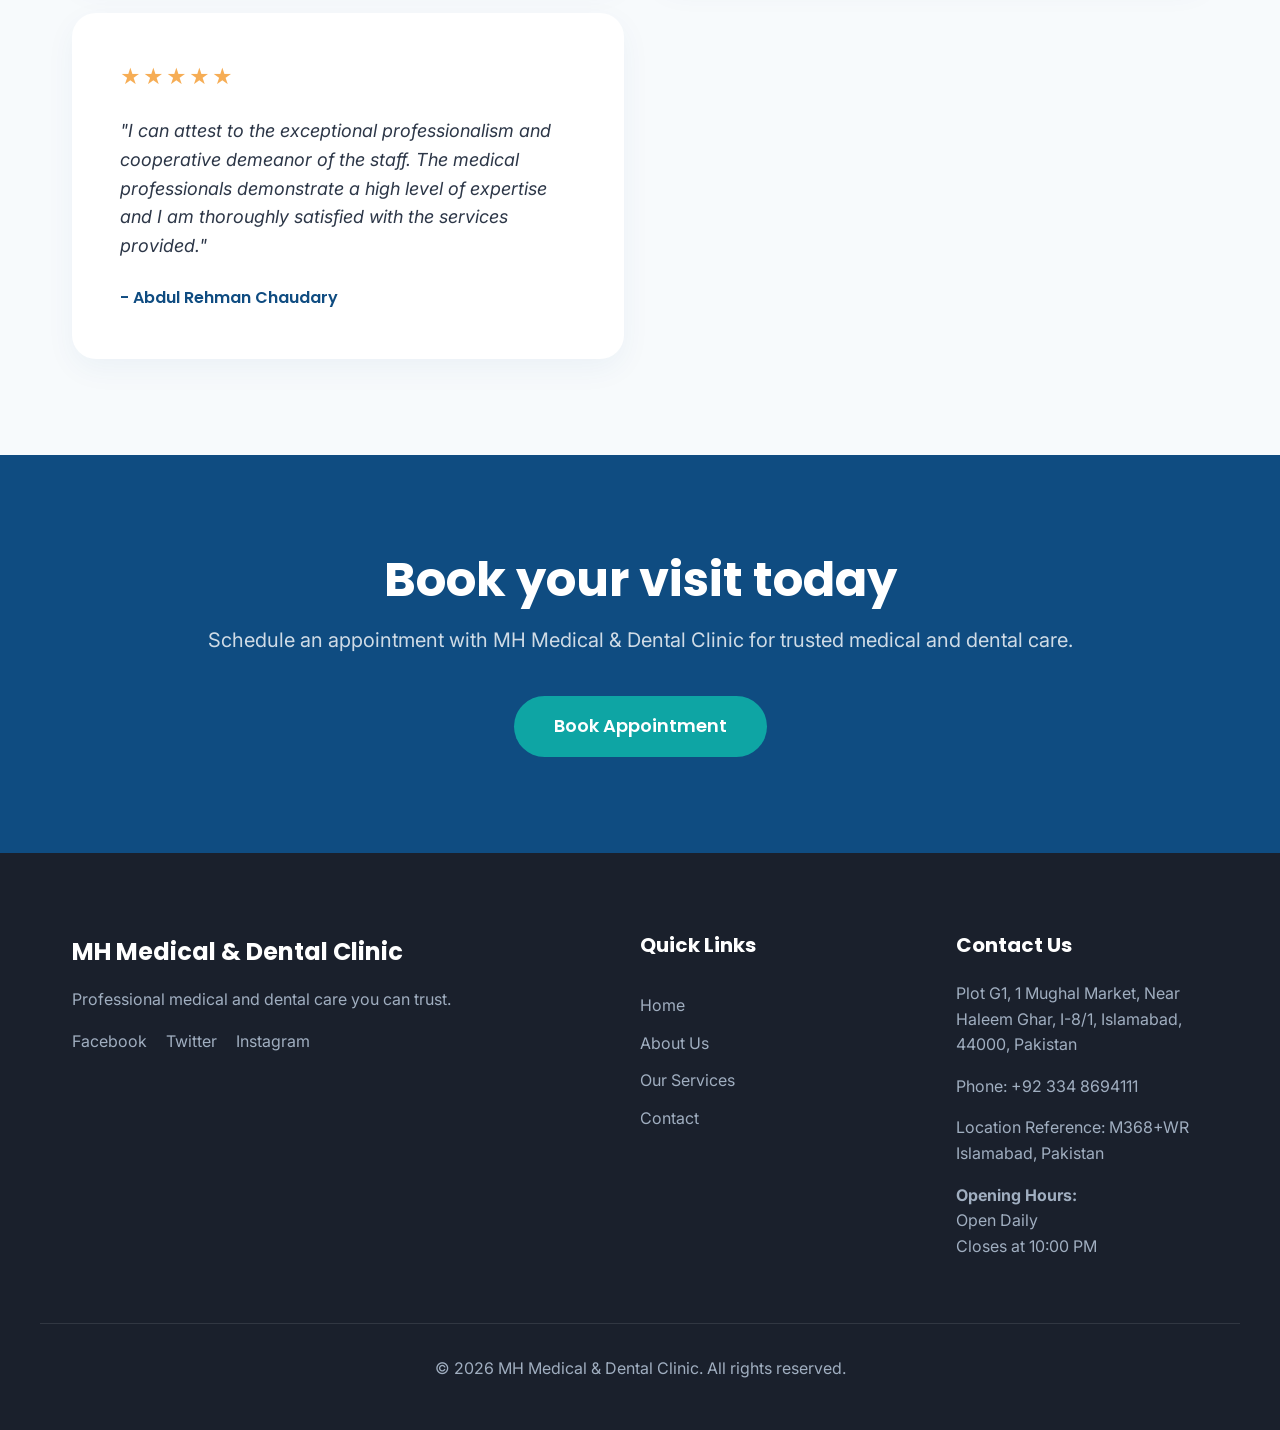
==== commit 3071b3c5: "Update index.html with new content and structure" ====
--- a/index.html
+++ b/index.html
@@ -21,7 +21,7 @@
       <div class="container nav-container">
         <a href="index.html" class="logo">
           <span class="logo-icon"></span>
-          MH Medical & Dental Clinic
+          MH Clinic
         </a>
         <nav class="nav-links">
           <a href="index.html" class="active">Home</a>
@@ -29,7 +29,26 @@
           <a href="contact.html">Contact</a>
         </nav>
         <div class="nav-actions">
-          <a href="contact.html" class="btn btn-primary">Book Appointment</a>
+          <a
+              href="https://wa.me/923348694111"
+              class="btn btn-primary"
+              style="display: inline-flex; align-items: center; gap: 8px"
+              target="_blank"
+              rel="noopener noreferrer"
+            >
+              <svg
+                xmlns="http://www.w3.org/2000/svg"
+                width="18"
+                height="18"
+                fill="currentColor"
+                viewBox="0 0 16 16"
+              >
+                <path
+                  d="M13.601 2.326A7.854 7.854 0 0 0 7.994 0C3.627 0 .068 3.558.064 7.926c-.003 1.396.366 2.76 1.057 3.965L0 16l4.204-1.102a7.933 7.933 0 0 0 3.79.965h.004c4.368 0 7.926-3.558 7.93-7.93A7.898 7.898 0 0 0 13.6 2.326zM7.994 14.521a6.573 6.573 0 0 1-3.356-.92l-.24-.144-2.494.654.666-2.433-.156-.251a6.56 6.56 0 0 1-1.007-3.505c.004-3.639 2.961-6.592 6.602-6.592 1.764.002 3.422.692 4.665 1.94a6.577 6.577 0 0 1 1.928 4.66c-.004 3.639-2.961 6.592-6.602 6.592zm3.615-4.934c-.197-.099-1.17-.578-1.353-.646-.182-.065-.315-.099-.445.099-.133.197-.513.646-.627.775-.114.133-.232.148-.43.05-.197-.1-.836-.308-1.592-.985-.59-.525-.985-1.175-1.103-1.372-.114-.198-.011-.304.088-.403.087-.088.197-.232.296-.346.1-.114.133-.198.198-.33.065-.134.034-.248-.015-.347-.05-.099-.445-1.076-.612-1.47-.16-.389-.323-.335-.445-.34-.114-.004-.247-.007-.38-.007a.729.729 0 0 0-.529.247c-.182.198-.691.677-.691 1.654 0 .977.71 1.916.81 2.049.098.133 1.394 2.132 3.383 2.992.47.205.84.326 1.129.418.475.152.904.129 1.246.08.38-.058 1.171-.48 1.338-.943.164-.464.164-.86.114-.943-.049-.084-.182-.133-.38-.232z"
+                />
+              </svg>
+              Book Appointment
+            </a>
         </div>
         <button class="mobile-menu-btn" aria-label="Toggle menu">☰</button>
       </div>
@@ -48,7 +67,26 @@
             doctors, modern facilities, and compassionate patient care.
           </p>
           <div class="hero-buttons">
-            <a href="contact.html" class="btn btn-primary">Book Appointment</a>
+            <a
+              href="https://wa.me/923348694111"
+              class="btn btn-primary"
+              style="display: inline-flex; align-items: center; gap: 8px"
+              target="_blank"
+              rel="noopener noreferrer"
+            >
+              <svg
+                xmlns="http://www.w3.org/2000/svg"
+                width="18"
+                height="18"
+                fill="currentColor"
+                viewBox="0 0 16 16"
+              >
+                <path
+                  d="M13.601 2.326A7.854 7.854 0 0 0 7.994 0C3.627 0 .068 3.558.064 7.926c-.003 1.396.366 2.76 1.057 3.965L0 16l4.204-1.102a7.933 7.933 0 0 0 3.79.965h.004c4.368 0 7.926-3.558 7.93-7.93A7.898 7.898 0 0 0 13.6 2.326zM7.994 14.521a6.573 6.573 0 0 1-3.356-.92l-.24-.144-2.494.654.666-2.433-.156-.251a6.56 6.56 0 0 1-1.007-3.505c.004-3.639 2.961-6.592 6.602-6.592 1.764.002 3.422.692 4.665 1.94a6.577 6.577 0 0 1 1.928 4.66c-.004 3.639-2.961 6.592-6.602 6.592zm3.615-4.934c-.197-.099-1.17-.578-1.353-.646-.182-.065-.315-.099-.445.099-.133.197-.513.646-.627.775-.114.133-.232.148-.43.05-.197-.1-.836-.308-1.592-.985-.59-.525-.985-1.175-1.103-1.372-.114-.198-.011-.304.088-.403.087-.088.197-.232.296-.346.1-.114.133-.198.198-.33.065-.134.034-.248-.015-.347-.05-.099-.445-1.076-.612-1.47-.16-.389-.323-.335-.445-.34-.114-.004-.247-.007-.38-.007a.729.729 0 0 0-.529.247c-.182.198-.691.677-.691 1.654 0 .977.71 1.916.81 2.049.098.133 1.394 2.132 3.383 2.992.47.205.84.326 1.129.418.475.152.904.129 1.246.08.38-.058 1.171-.48 1.338-.943.164-.464.164-.86.114-.943-.049-.084-.182-.133-.38-.232z"
+                />
+              </svg>
+              Book Appointment
+            </a>
             <a href="contact.html" class="btn btn-secondary">Contact Us</a>
           </div>
           <div class="hero-trust">
